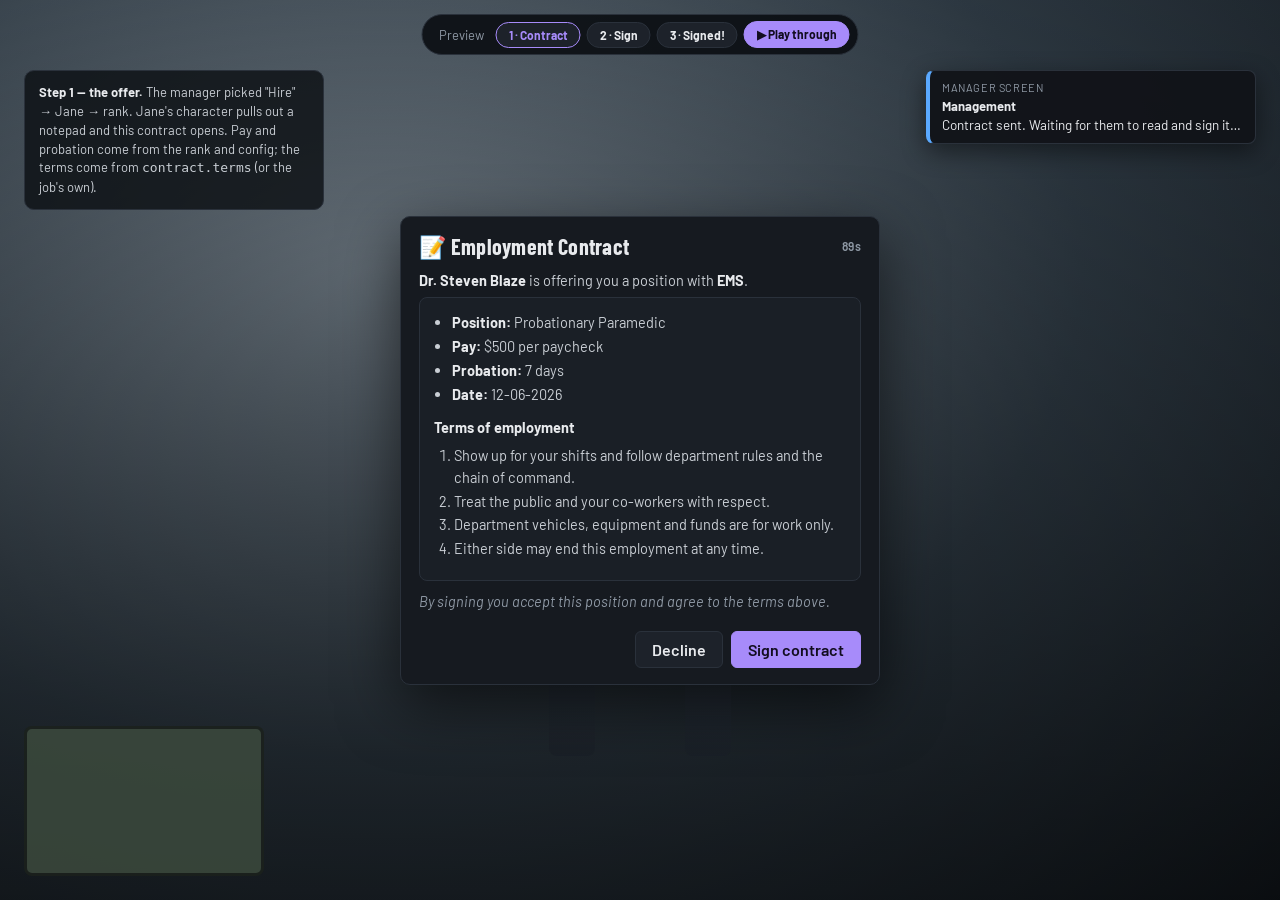
==== docs/contract-preview.html @ 3b584d82 "Add interactive employment contract preview (docs/contract-preview.html) Co-Authored-By: Claude Opus" ====
<!doctype html>
<html lang="en"><head><meta charset="utf-8"><meta name="viewport" content="width=device-width,initial-scale=1">
<title>Blaze Boss Menu · Employment contract preview</title>
<link href="https://fonts.googleapis.com/css2?family=Barlow:wght@400;600;700&family=Barlow+Condensed:wght@600;700&family=Caveat:wght@600&display=swap" rel="stylesheet">
<style>
:root{--panel:#161a20;--panel2:#1d222a;--line:#2a313b;--text:#E8EAED;--dim:#C9CED4;--muted:#8f99a5;--accent:#e5484d;--blue:#5aa9ff;--ok:#3DDC84;--warn:#F0A93B;--violet:#A78BFA;--gold:#F5C542;
  --font:Barlow,'Segoe UI',sans-serif;--display:'Barlow Condensed',sans-serif;--sign:Caveat,cursive}
*{box-sizing:border-box}
body{margin:0;height:100vh;overflow:hidden;font-family:var(--font);color:var(--text);
  background:linear-gradient(180deg,rgba(0,0,0,.15),rgba(0,0,0,.5)),radial-gradient(ellipse at 30% 30%,#7d8a95,#33404b 55%,#151b21)}
button,input{font:inherit;color:inherit}button{cursor:pointer}
/* fake game screen bits */
.minimap{position:fixed;left:24px;bottom:24px;width:240px;height:150px;border-radius:8px;background:#3c4a3e;border:3px solid #0008;opacity:.85}
.peds{position:fixed;left:50%;bottom:16%;transform:translateX(-50%);display:flex;gap:90px;align-items:flex-end;opacity:.9}
.ped{width:46px;height:150px;border-radius:23px 23px 8px 8px;background:linear-gradient(#2c3540,#1a2027);position:relative}
.ped:before{content:'';position:absolute;top:-34px;left:8px;width:30px;height:30px;border-radius:50%;background:#2c3540}
.ped .tag{position:absolute;top:-62px;left:50%;transform:translateX(-50%);font-size:12px;color:var(--dim);white-space:nowrap;background:#0008;padding:2px 8px;border-radius:6px}
.pad{position:absolute;right:-22px;top:40px;width:22px;height:30px;background:#e9e2cf;border-radius:2px;transform:rotate(12deg);opacity:0;transition:opacity .3s}
.writing .pad{opacity:1}.writing .pad:after{content:'';position:absolute;left:4px;top:8px;width:14px;height:2px;background:#555;box-shadow:0 5px #555,0 10px #555;animation:scrib 1s infinite}
@keyframes scrib{50%{width:6px}}
.hint{position:fixed;left:50%;top:14px;transform:translateX(-50%);background:#0b0e12e6;border:1px solid var(--line);border-radius:999px;padding:6px 8px 6px 16px;display:flex;gap:6px;align-items:center;font-size:13px;z-index:50;white-space:nowrap}
.hint span{color:var(--muted);margin-right:6px}
.hint button{border:1px solid var(--line);background:var(--panel2);border-radius:999px;padding:5px 12px;font-weight:700;font-size:12px}
.hint button.on{border-color:var(--violet);color:var(--violet)}
.hint button.pri{background:var(--violet);border-color:var(--violet);color:#120d1f}

/* ===== ox_lib-style dialog ===== */
.shade{position:fixed;inset:0;display:none;align-items:center;justify-content:center;z-index:30}
.shade.show{display:flex}
.dlg{width:480px;max-width:calc(100vw - 32px);background:var(--panel);border:1px solid var(--line);border-radius:10px;box-shadow:0 20px 60px rgba(0,0,0,.6);animation:pop .18s ease-out}
@keyframes pop{from{transform:scale(.96);opacity:0}to{transform:none;opacity:1}}
.dlg h3{margin:0;padding:16px 18px 10px;font-family:var(--display);font-size:22px;letter-spacing:.3px;display:flex;align-items:center;gap:10px}
.dlg .body{padding:0 18px 4px;color:var(--dim);font-size:14.5px;line-height:1.5}
.dlg .body b{color:var(--text)}
.dlg ul{margin:8px 0;padding-left:18px}.dlg ol{margin:6px 0 8px;padding-left:20px}
.dlg li{margin:2px 0}
.dlg .sub{display:block;margin:12px 0 2px;color:var(--text);font-weight:700}
.dlg .fine{font-style:italic;color:var(--muted);margin:10px 0 0}
.paper{background:#1a1f26;border:1px solid var(--line);border-radius:8px;padding:12px 14px;margin:4px 0 6px}
.acts{display:flex;justify-content:flex-end;gap:8px;padding:14px 18px 16px}
.btn{border:1px solid var(--line);background:var(--panel2);border-radius:6px;padding:8px 16px;font-weight:600}
.btn.pri{background:var(--violet);border-color:var(--violet);color:#120d1f}
.field{margin:6px 0 12px}
.field label{display:block;font-weight:600;font-size:14px;margin-bottom:2px}.field label i{color:var(--accent);font-style:normal}
.field small{display:block;color:var(--muted);font-size:12.5px;margin-bottom:6px}
.field input[type=text]{width:100%;background:#0f1216;border:1px solid var(--line);border-radius:6px;padding:9px 11px;font-family:var(--sign);font-size:24px;color:#cfe1ff}
.field input[type=text]::placeholder{color:#4a5563}
.check{display:flex;gap:10px;align-items:center;font-size:14px;cursor:pointer}
.check input{width:18px;height:18px;accent-color:var(--violet)}
.timer{margin-left:auto;font-family:var(--font);font-size:12px;color:var(--muted);font-weight:600}

/* ===== notifications (lib.notify) ===== */
#notes{position:fixed;top:70px;right:24px;width:330px;display:flex;flex-direction:column;gap:8px;z-index:40}
.note{background:rgba(17,20,25,.95);border:1px solid var(--line);border-left:4px solid var(--blue);border-radius:8px;padding:10px 12px;box-shadow:0 8px 24px #0007;animation:slide .25s ease-out;font-size:13.5px}
.note b{display:block;font-size:13px;margin-bottom:2px}
.note.ok{border-left-color:var(--ok)}.note.err{border-left-color:var(--accent)}
.note .who{font-size:11px;color:var(--muted);text-transform:uppercase;letter-spacing:.6px;margin-bottom:4px}
@keyframes slide{from{transform:translateX(30px);opacity:0}to{transform:none;opacity:1}}

/* ===== GTA mid-size shard ===== */
#shard{position:fixed;left:0;right:0;top:34%;display:none;flex-direction:column;align-items:center;z-index:35;pointer-events:none}
#shard.show{display:flex;animation:shardin .35s ease-out}
@keyframes shardin{from{opacity:0;transform:scaleY(.4)}to{opacity:1;transform:none}}
#shard .band{width:100%;background:linear-gradient(90deg,transparent,rgba(0,0,0,.72) 25%,rgba(0,0,0,.72) 75%,transparent);padding:16px 0 14px;text-align:center}
#shard h1{margin:0;font-family:var(--display);font-size:58px;letter-spacing:2px;color:var(--gold);text-shadow:0 2px 0 #0008}
#shard p{margin:2px 0 0;font-size:20px;color:#fff}
.caption{position:fixed;left:24px;top:70px;width:300px;font-size:13px;color:var(--dim);background:#0b0e12cc;border:1px solid var(--line);border-radius:10px;padding:12px 14px;z-index:20;line-height:1.45}
.caption b{color:var(--text)}
@media (max-width:900px){.caption{display:none}.hint{max-width:calc(100vw - 32px);overflow-x:auto}}
</style></head>
<body>
<div class="minimap"></div>
<div class="peds"><div class="ped" id="mgr"><span class="tag">Dr. Steven Blaze · Chief</span></div><div class="ped" id="hire"><span class="tag">Jane Doe</span><div class="pad"></div></div></div>

<div class="hint"><span>Preview</span>
  <button data-step="1" class="on">1 · Contract</button>
  <button data-step="2">2 · Sign</button>
  <button data-step="3">3 · Signed!</button>
  <button id="play" class="pri">▶ Play through</button>
</div>

<div class="caption" id="cap"></div>
<div id="notes"></div>

<!-- Step 1: the contract (UI.confirm) -->
<div class="shade" id="s1"><div class="dlg">
  <h3>📝 Employment Contract <span class="timer" id="t1">90s</span></h3>
  <div class="body">
    <p style="margin:0 0 6px"><b>Dr. Steven Blaze</b> is offering you a position with <b>EMS</b>.</p>
    <div class="paper">
      <ul style="margin:0">
        <li><b>Position:</b> Probationary Paramedic</li>
        <li><b>Pay:</b> $500 per paycheck</li>
        <li><b>Probation:</b> 7 days</li>
        <li><b>Date:</b> <span class="today"></span></li>
      </ul>
      <span class="sub">Terms of employment</span>
      <ol>
        <li>Show up for your shifts and follow department rules and the chain of command.</li>
        <li>Treat the public and your co-workers with respect.</li>
        <li>Department vehicles, equipment and funds are for work only.</li>
        <li>Either side may end this employment at any time.</li>
      </ol>
    </div>
    <p class="fine">By signing you accept this position and agree to the terms above.</p>
  </div>
  <div class="acts"><button class="btn" data-go="decline">Decline</button><button class="btn pri" data-go="2">Sign contract</button></div>
</div></div>

<!-- Step 2: signature (UI.input) -->
<div class="shade" id="s2"><div class="dlg">
  <h3>Sign the contract <span class="timer" id="t2">74s</span></h3>
  <div class="body">
    <div class="field"><label>Signature <i>*</i></label><small>Sign with your full name: Jane Doe</small>
      <input type="text" id="sig" placeholder="Jane Doe" maxlength="60" autocomplete="off"></div>
    <label class="check"><input type="checkbox" id="agree"> I have read and agree to the terms <i style="color:var(--accent);font-style:normal">*</i></label>
  </div>
  <div class="acts"><button class="btn" data-go="decline">Cancel</button><button class="btn pri" id="signBtn">Sign</button></div>
</div></div>

<!-- Step 3: celebration -->
<div id="shard"><div class="band"><h1>CONTRACT SIGNED</h1><p>Welcome to EMS, Probationary Paramedic</p></div></div>

<script>
const CAPS={
 1:'<b>Step 1 — the offer.</b> The manager picked "Hire" → Jane → rank. Jane\'s character pulls out a notepad and this contract opens. Pay and probation come from the rank and config; the terms come from <code>contract.terms</code> (or the job\'s own).',
 2:'<b>Step 2 — sign.</b> Type the character\'s full name and tick the box. Try a wrong name: you get a cheeky error and up to 3 tries. The server checks the name again before hiring.',
 3:'<b>Step 3 — hired.</b> Gold "CONTRACT SIGNED" for Jane, a handshake, and the manager is told. The signed contract is saved on Jane\'s record (profile and /myjob).'
};
const $=s=>document.querySelector(s);
const today=new Date();document.querySelectorAll('.today').forEach(e=>e.textContent=String(today.getMonth()+1).padStart(2,'0')+'-'+String(today.getDate()).padStart(2,'0')+'-'+today.getFullYear());
let tries=0,timers=[];
function clearTimers(){timers.forEach(clearTimeout);timers=[]}
function note(who,title,text,cls){const n=document.createElement('div');n.className='note '+(cls||'');n.innerHTML=`<div class="who">${who}</div><b>${title}</b>${text}`;$('#notes').prepend(n);timers.push(setTimeout(()=>n.remove(),7000))}
function show(step){
  clearTimers();
  document.querySelectorAll('.hint [data-step]').forEach(b=>b.classList.toggle('on',b.dataset.step==step));
  $('#s1').classList.toggle('show',step==1);$('#s2').classList.toggle('show',step==2);$('#shard').classList.remove('show');
  $('#hire').classList.toggle('writing',step==1||step==2);
  $('#cap').innerHTML=CAPS[step];
  if(step==1){tries=0;$('#notes').innerHTML='';note('Manager screen','Management','Contract sent. Waiting for them to read and sign it…')}
  if(step==2){$('#sig').value='';$('#agree').checked=false;setTimeout(()=>$('#sig').focus(),50)}
  if(step==3){
    $('#notes').innerHTML='';
    $('#shard').classList.add('show');
    timers.push(setTimeout(()=>$('#shard').classList.remove('show'),5000));
    note('Jane\'s screen','Management','You were hired into EMS as Probationary Paramedic.','ok');
    note('Jane\'s screen','EMS','You are on probation for 7 days.');
    note('Manager screen','Management','Jane Doe signed the contract and was hired.','ok');
  }
}
const plain=s=>s.toLowerCase().replace(/[^\w\s'-]/g,'').replace(/\s+/g,' ').trim();
$('#signBtn').onclick=()=>{
  if(!$('#agree').checked){note('Jane\'s screen','Contract','Tick the box to agree to the terms.','err');return}
  if(plain($('#sig').value)!==plain('Jane Doe')){
    tries++;
    if(tries>=3){note('Jane\'s screen','Contract','Contract not signed.','err');note('Manager screen','Management','The contract wasn\'t signed with their full name.','err');$('#s2').classList.remove('show');$('#hire').classList.remove('writing');return}
    note('Jane\'s screen','Contract','That\'s not your name. Sign as "Jane Doe".','err');return}
  show(3)};
document.querySelectorAll('[data-go]').forEach(b=>b.onclick=()=>{
  if(b.dataset.go==='decline'){$('#s1').classList.remove('show');$('#s2').classList.remove('show');$('#hire').classList.remove('writing');note('Manager screen','Management','They declined the offer.','err');$('#cap').innerHTML='<b>Declined.</b> Nothing changes; the manager is told. Pick a step above to try again.';return}
  show(+b.dataset.go)});
document.querySelectorAll('.hint [data-step]').forEach(b=>b.onclick=()=>show(+b.dataset.step));
$('#play').onclick=()=>{show(1);timers.push(setTimeout(()=>{show(2);typeSig()},2600))};
function typeSig(){const name='Jane Doe';let i=0;const tick=()=>{if(i<=name.length){$('#sig').value=name.slice(0,i++);timers.push(setTimeout(tick,110))}else{$('#agree').checked=true;timers.push(setTimeout(()=>show(3),700))}};tick()}
// countdown flavour
let left=90;setInterval(()=>{left=left>1?left-1:90;$('#t1').textContent=left+'s';$('#t2').textContent=Math.max(1,left-16)+'s'},1000);
show(1);
</script>
</body></html>
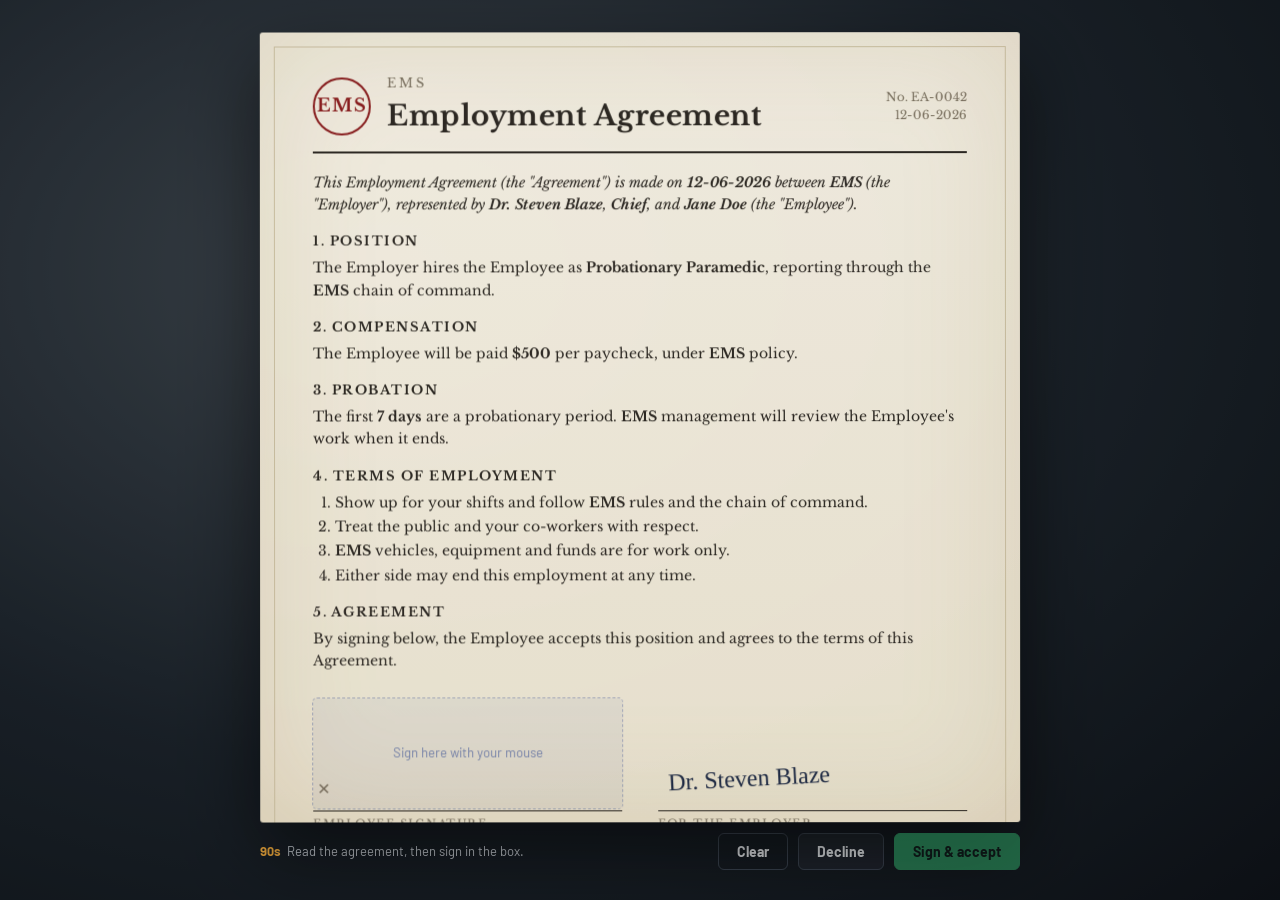
==== commit 432a6338: "Paper employment contract signed with the mouse, editable per job - web/contract.html: real-looking " ====
--- a/docs/contract-preview.html
+++ b/docs/contract-preview.html
@@ -1,170 +1,8 @@
 <!doctype html>
-<html lang="en"><head><meta charset="utf-8"><meta name="viewport" content="width=device-width,initial-scale=1">
+<html lang="en"><head><meta charset="utf-8">
 <title>Blaze Boss Menu · Employment contract preview</title>
-<link href="https://fonts.googleapis.com/css2?family=Barlow:wght@400;600;700&family=Barlow+Condensed:wght@600;700&family=Caveat:wght@600&display=swap" rel="stylesheet">
-<style>
-:root{--panel:#161a20;--panel2:#1d222a;--line:#2a313b;--text:#E8EAED;--dim:#C9CED4;--muted:#8f99a5;--accent:#e5484d;--blue:#5aa9ff;--ok:#3DDC84;--warn:#F0A93B;--violet:#A78BFA;--gold:#F5C542;
-  --font:Barlow,'Segoe UI',sans-serif;--display:'Barlow Condensed',sans-serif;--sign:Caveat,cursive}
-*{box-sizing:border-box}
-body{margin:0;height:100vh;overflow:hidden;font-family:var(--font);color:var(--text);
-  background:linear-gradient(180deg,rgba(0,0,0,.15),rgba(0,0,0,.5)),radial-gradient(ellipse at 30% 30%,#7d8a95,#33404b 55%,#151b21)}
-button,input{font:inherit;color:inherit}button{cursor:pointer}
-/* fake game screen bits */
-.minimap{position:fixed;left:24px;bottom:24px;width:240px;height:150px;border-radius:8px;background:#3c4a3e;border:3px solid #0008;opacity:.85}
-.peds{position:fixed;left:50%;bottom:16%;transform:translateX(-50%);display:flex;gap:90px;align-items:flex-end;opacity:.9}
-.ped{width:46px;height:150px;border-radius:23px 23px 8px 8px;background:linear-gradient(#2c3540,#1a2027);position:relative}
-.ped:before{content:'';position:absolute;top:-34px;left:8px;width:30px;height:30px;border-radius:50%;background:#2c3540}
-.ped .tag{position:absolute;top:-62px;left:50%;transform:translateX(-50%);font-size:12px;color:var(--dim);white-space:nowrap;background:#0008;padding:2px 8px;border-radius:6px}
-.pad{position:absolute;right:-22px;top:40px;width:22px;height:30px;background:#e9e2cf;border-radius:2px;transform:rotate(12deg);opacity:0;transition:opacity .3s}
-.writing .pad{opacity:1}.writing .pad:after{content:'';position:absolute;left:4px;top:8px;width:14px;height:2px;background:#555;box-shadow:0 5px #555,0 10px #555;animation:scrib 1s infinite}
-@keyframes scrib{50%{width:6px}}
-.hint{position:fixed;left:50%;top:14px;transform:translateX(-50%);background:#0b0e12e6;border:1px solid var(--line);border-radius:999px;padding:6px 8px 6px 16px;display:flex;gap:6px;align-items:center;font-size:13px;z-index:50;white-space:nowrap}
-.hint span{color:var(--muted);margin-right:6px}
-.hint button{border:1px solid var(--line);background:var(--panel2);border-radius:999px;padding:5px 12px;font-weight:700;font-size:12px}
-.hint button.on{border-color:var(--violet);color:var(--violet)}
-.hint button.pri{background:var(--violet);border-color:var(--violet);color:#120d1f}
-
-/* ===== ox_lib-style dialog ===== */
-.shade{position:fixed;inset:0;display:none;align-items:center;justify-content:center;z-index:30}
-.shade.show{display:flex}
-.dlg{width:480px;max-width:calc(100vw - 32px);background:var(--panel);border:1px solid var(--line);border-radius:10px;box-shadow:0 20px 60px rgba(0,0,0,.6);animation:pop .18s ease-out}
-@keyframes pop{from{transform:scale(.96);opacity:0}to{transform:none;opacity:1}}
-.dlg h3{margin:0;padding:16px 18px 10px;font-family:var(--display);font-size:22px;letter-spacing:.3px;display:flex;align-items:center;gap:10px}
-.dlg .body{padding:0 18px 4px;color:var(--dim);font-size:14.5px;line-height:1.5}
-.dlg .body b{color:var(--text)}
-.dlg ul{margin:8px 0;padding-left:18px}.dlg ol{margin:6px 0 8px;padding-left:20px}
-.dlg li{margin:2px 0}
-.dlg .sub{display:block;margin:12px 0 2px;color:var(--text);font-weight:700}
-.dlg .fine{font-style:italic;color:var(--muted);margin:10px 0 0}
-.paper{background:#1a1f26;border:1px solid var(--line);border-radius:8px;padding:12px 14px;margin:4px 0 6px}
-.acts{display:flex;justify-content:flex-end;gap:8px;padding:14px 18px 16px}
-.btn{border:1px solid var(--line);background:var(--panel2);border-radius:6px;padding:8px 16px;font-weight:600}
-.btn.pri{background:var(--violet);border-color:var(--violet);color:#120d1f}
-.field{margin:6px 0 12px}
-.field label{display:block;font-weight:600;font-size:14px;margin-bottom:2px}.field label i{color:var(--accent);font-style:normal}
-.field small{display:block;color:var(--muted);font-size:12.5px;margin-bottom:6px}
-.field input[type=text]{width:100%;background:#0f1216;border:1px solid var(--line);border-radius:6px;padding:9px 11px;font-family:var(--sign);font-size:24px;color:#cfe1ff}
-.field input[type=text]::placeholder{color:#4a5563}
-.check{display:flex;gap:10px;align-items:center;font-size:14px;cursor:pointer}
-.check input{width:18px;height:18px;accent-color:var(--violet)}
-.timer{margin-left:auto;font-family:var(--font);font-size:12px;color:var(--muted);font-weight:600}
-
-/* ===== notifications (lib.notify) ===== */
-#notes{position:fixed;top:70px;right:24px;width:330px;display:flex;flex-direction:column;gap:8px;z-index:40}
-.note{background:rgba(17,20,25,.95);border:1px solid var(--line);border-left:4px solid var(--blue);border-radius:8px;padding:10px 12px;box-shadow:0 8px 24px #0007;animation:slide .25s ease-out;font-size:13.5px}
-.note b{display:block;font-size:13px;margin-bottom:2px}
-.note.ok{border-left-color:var(--ok)}.note.err{border-left-color:var(--accent)}
-.note .who{font-size:11px;color:var(--muted);text-transform:uppercase;letter-spacing:.6px;margin-bottom:4px}
-@keyframes slide{from{transform:translateX(30px);opacity:0}to{transform:none;opacity:1}}
-
-/* ===== GTA mid-size shard ===== */
-#shard{position:fixed;left:0;right:0;top:34%;display:none;flex-direction:column;align-items:center;z-index:35;pointer-events:none}
-#shard.show{display:flex;animation:shardin .35s ease-out}
-@keyframes shardin{from{opacity:0;transform:scaleY(.4)}to{opacity:1;transform:none}}
-#shard .band{width:100%;background:linear-gradient(90deg,transparent,rgba(0,0,0,.72) 25%,rgba(0,0,0,.72) 75%,transparent);padding:16px 0 14px;text-align:center}
-#shard h1{margin:0;font-family:var(--display);font-size:58px;letter-spacing:2px;color:var(--gold);text-shadow:0 2px 0 #0008}
-#shard p{margin:2px 0 0;font-size:20px;color:#fff}
-.caption{position:fixed;left:24px;top:70px;width:300px;font-size:13px;color:var(--dim);background:#0b0e12cc;border:1px solid var(--line);border-radius:10px;padding:12px 14px;z-index:20;line-height:1.45}
-.caption b{color:var(--text)}
-@media (max-width:900px){.caption{display:none}.hint{max-width:calc(100vw - 32px);overflow-x:auto}}
-</style></head>
-<body>
-<div class="minimap"></div>
-<div class="peds"><div class="ped" id="mgr"><span class="tag">Dr. Steven Blaze · Chief</span></div><div class="ped" id="hire"><span class="tag">Jane Doe</span><div class="pad"></div></div></div>
-
-<div class="hint"><span>Preview</span>
-  <button data-step="1" class="on">1 · Contract</button>
-  <button data-step="2">2 · Sign</button>
-  <button data-step="3">3 · Signed!</button>
-  <button id="play" class="pri">▶ Play through</button>
-</div>
-
-<div class="caption" id="cap"></div>
-<div id="notes"></div>
-
-<!-- Step 1: the contract (UI.confirm) -->
-<div class="shade" id="s1"><div class="dlg">
-  <h3>📝 Employment Contract <span class="timer" id="t1">90s</span></h3>
-  <div class="body">
-    <p style="margin:0 0 6px"><b>Dr. Steven Blaze</b> is offering you a position with <b>EMS</b>.</p>
-    <div class="paper">
-      <ul style="margin:0">
-        <li><b>Position:</b> Probationary Paramedic</li>
-        <li><b>Pay:</b> $500 per paycheck</li>
-        <li><b>Probation:</b> 7 days</li>
-        <li><b>Date:</b> <span class="today"></span></li>
-      </ul>
-      <span class="sub">Terms of employment</span>
-      <ol>
-        <li>Show up for your shifts and follow department rules and the chain of command.</li>
-        <li>Treat the public and your co-workers with respect.</li>
-        <li>Department vehicles, equipment and funds are for work only.</li>
-        <li>Either side may end this employment at any time.</li>
-      </ol>
-    </div>
-    <p class="fine">By signing you accept this position and agree to the terms above.</p>
-  </div>
-  <div class="acts"><button class="btn" data-go="decline">Decline</button><button class="btn pri" data-go="2">Sign contract</button></div>
-</div></div>
-
-<!-- Step 2: signature (UI.input) -->
-<div class="shade" id="s2"><div class="dlg">
-  <h3>Sign the contract <span class="timer" id="t2">74s</span></h3>
-  <div class="body">
-    <div class="field"><label>Signature <i>*</i></label><small>Sign with your full name: Jane Doe</small>
-      <input type="text" id="sig" placeholder="Jane Doe" maxlength="60" autocomplete="off"></div>
-    <label class="check"><input type="checkbox" id="agree"> I have read and agree to the terms <i style="color:var(--accent);font-style:normal">*</i></label>
-  </div>
-  <div class="acts"><button class="btn" data-go="decline">Cancel</button><button class="btn pri" id="signBtn">Sign</button></div>
-</div></div>
-
-<!-- Step 3: celebration -->
-<div id="shard"><div class="band"><h1>CONTRACT SIGNED</h1><p>Welcome to EMS, Probationary Paramedic</p></div></div>
-
-<script>
-const CAPS={
- 1:'<b>Step 1 — the offer.</b> The manager picked "Hire" → Jane → rank. Jane\'s character pulls out a notepad and this contract opens. Pay and probation come from the rank and config; the terms come from <code>contract.terms</code> (or the job\'s own).',
- 2:'<b>Step 2 — sign.</b> Type the character\'s full name and tick the box. Try a wrong name: you get a cheeky error and up to 3 tries. The server checks the name again before hiring.',
- 3:'<b>Step 3 — hired.</b> Gold "CONTRACT SIGNED" for Jane, a handshake, and the manager is told. The signed contract is saved on Jane\'s record (profile and /myjob).'
-};
-const $=s=>document.querySelector(s);
-const today=new Date();document.querySelectorAll('.today').forEach(e=>e.textContent=String(today.getMonth()+1).padStart(2,'0')+'-'+String(today.getDate()).padStart(2,'0')+'-'+today.getFullYear());
-let tries=0,timers=[];
-function clearTimers(){timers.forEach(clearTimeout);timers=[]}
-function note(who,title,text,cls){const n=document.createElement('div');n.className='note '+(cls||'');n.innerHTML=`<div class="who">${who}</div><b>${title}</b>${text}`;$('#notes').prepend(n);timers.push(setTimeout(()=>n.remove(),7000))}
-function show(step){
-  clearTimers();
-  document.querySelectorAll('.hint [data-step]').forEach(b=>b.classList.toggle('on',b.dataset.step==step));
-  $('#s1').classList.toggle('show',step==1);$('#s2').classList.toggle('show',step==2);$('#shard').classList.remove('show');
-  $('#hire').classList.toggle('writing',step==1||step==2);
-  $('#cap').innerHTML=CAPS[step];
-  if(step==1){tries=0;$('#notes').innerHTML='';note('Manager screen','Management','Contract sent. Waiting for them to read and sign it…')}
-  if(step==2){$('#sig').value='';$('#agree').checked=false;setTimeout(()=>$('#sig').focus(),50)}
-  if(step==3){
-    $('#notes').innerHTML='';
-    $('#shard').classList.add('show');
-    timers.push(setTimeout(()=>$('#shard').classList.remove('show'),5000));
-    note('Jane\'s screen','Management','You were hired into EMS as Probationary Paramedic.','ok');
-    note('Jane\'s screen','EMS','You are on probation for 7 days.');
-    note('Manager screen','Management','Jane Doe signed the contract and was hired.','ok');
-  }
-}
-const plain=s=>s.toLowerCase().replace(/[^\w\s'-]/g,'').replace(/\s+/g,' ').trim();
-$('#signBtn').onclick=()=>{
-  if(!$('#agree').checked){note('Jane\'s screen','Contract','Tick the box to agree to the terms.','err');return}
-  if(plain($('#sig').value)!==plain('Jane Doe')){
-    tries++;
-    if(tries>=3){note('Jane\'s screen','Contract','Contract not signed.','err');note('Manager screen','Management','The contract wasn\'t signed with their full name.','err');$('#s2').classList.remove('show');$('#hire').classList.remove('writing');return}
-    note('Jane\'s screen','Contract','That\'s not your name. Sign as "Jane Doe".','err');return}
-  show(3)};
-document.querySelectorAll('[data-go]').forEach(b=>b.onclick=()=>{
-  if(b.dataset.go==='decline'){$('#s1').classList.remove('show');$('#s2').classList.remove('show');$('#hire').classList.remove('writing');note('Manager screen','Management','They declined the offer.','err');$('#cap').innerHTML='<b>Declined.</b> Nothing changes; the manager is told. Pick a step above to try again.';return}
-  show(+b.dataset.go)});
-document.querySelectorAll('.hint [data-step]').forEach(b=>b.onclick=()=>show(+b.dataset.step));
-$('#play').onclick=()=>{show(1);timers.push(setTimeout(()=>{show(2);typeSig()},2600))};
-function typeSig(){const name='Jane Doe';let i=0;const tick=()=>{if(i<=name.length){$('#sig').value=name.slice(0,i++);timers.push(setTimeout(tick,110))}else{$('#agree').checked=true;timers.push(setTimeout(()=>show(3),700))}};tick()}
-// countdown flavour
-let left=90;setInterval(()=>{left=left>1?left-1:90;$('#t1').textContent=left+'s';$('#t2').textContent=Math.max(1,left-16)+'s'},1000);
-show(1);
-</script>
+<!-- The contract page itself runs a demo when opened in a normal browser: sign with the mouse, see the signed copy. -->
+<meta http-equiv="refresh" content="0; url=../web/contract.html">
+</head><body style="font-family:sans-serif;background:#141a20;color:#e8eaed;padding:24px">
+Opening the contract demo… If nothing happens, open <a style="color:#a78bfa" href="../web/contract.html">web/contract.html</a>.
 </body></html>
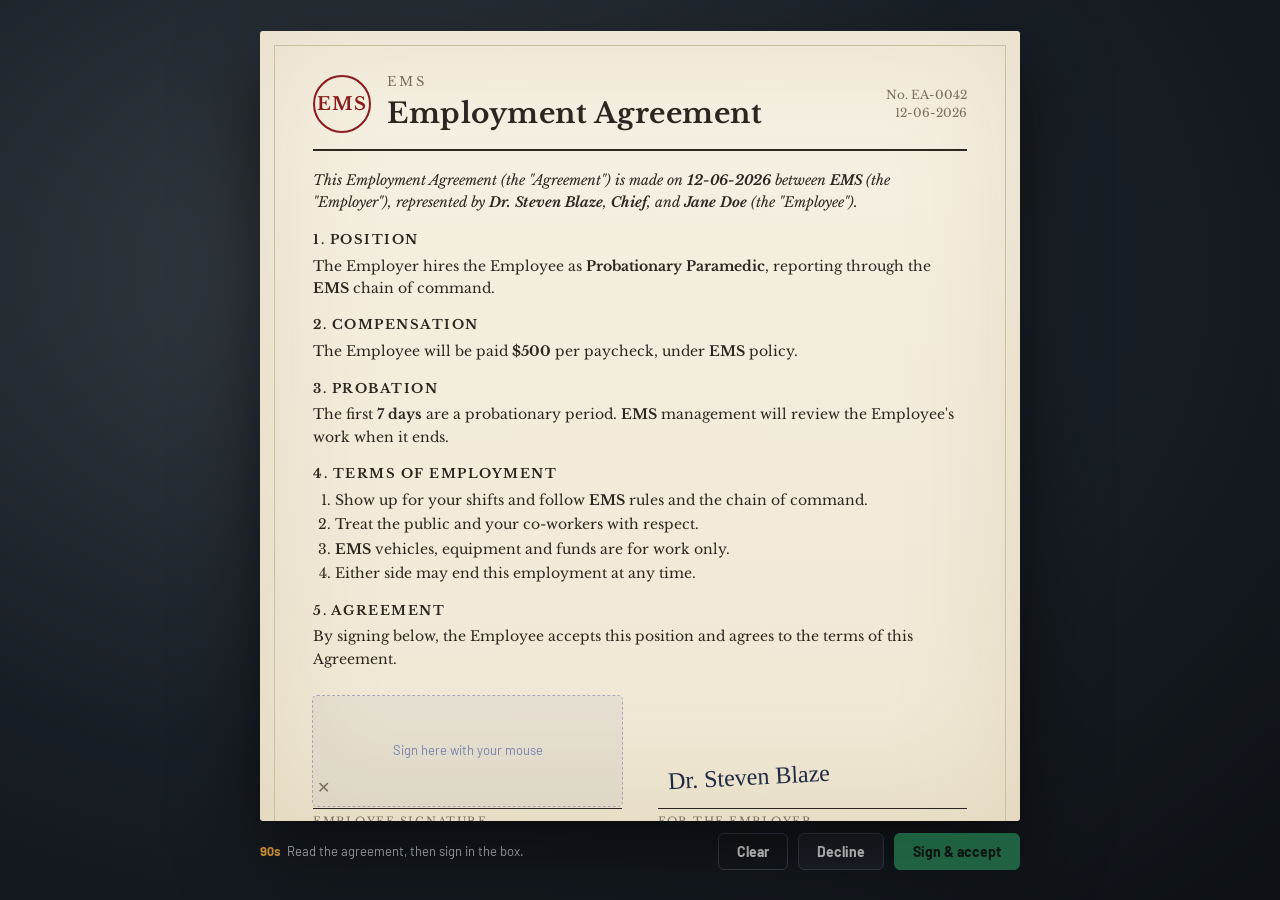
==== commit 0d216172: "Release prep for 1.2.0 (first public release) - GPL notice header in every source file; license fiel" ====
--- a/docs/contract-preview.html
+++ b/docs/contract-preview.html
@@ -1,4 +1,5 @@
 <!doctype html>
+<!-- blaze_bossmenu | GNU GPL v3 (see LICENSE) | see NOTICE.md -->
 <html lang="en"><head><meta charset="utf-8">
 <title>Blaze Boss Menu · Employment contract preview</title>
 <!-- The contract page itself runs a demo when opened in a normal browser: sign with the mouse, see the signed copy. -->
